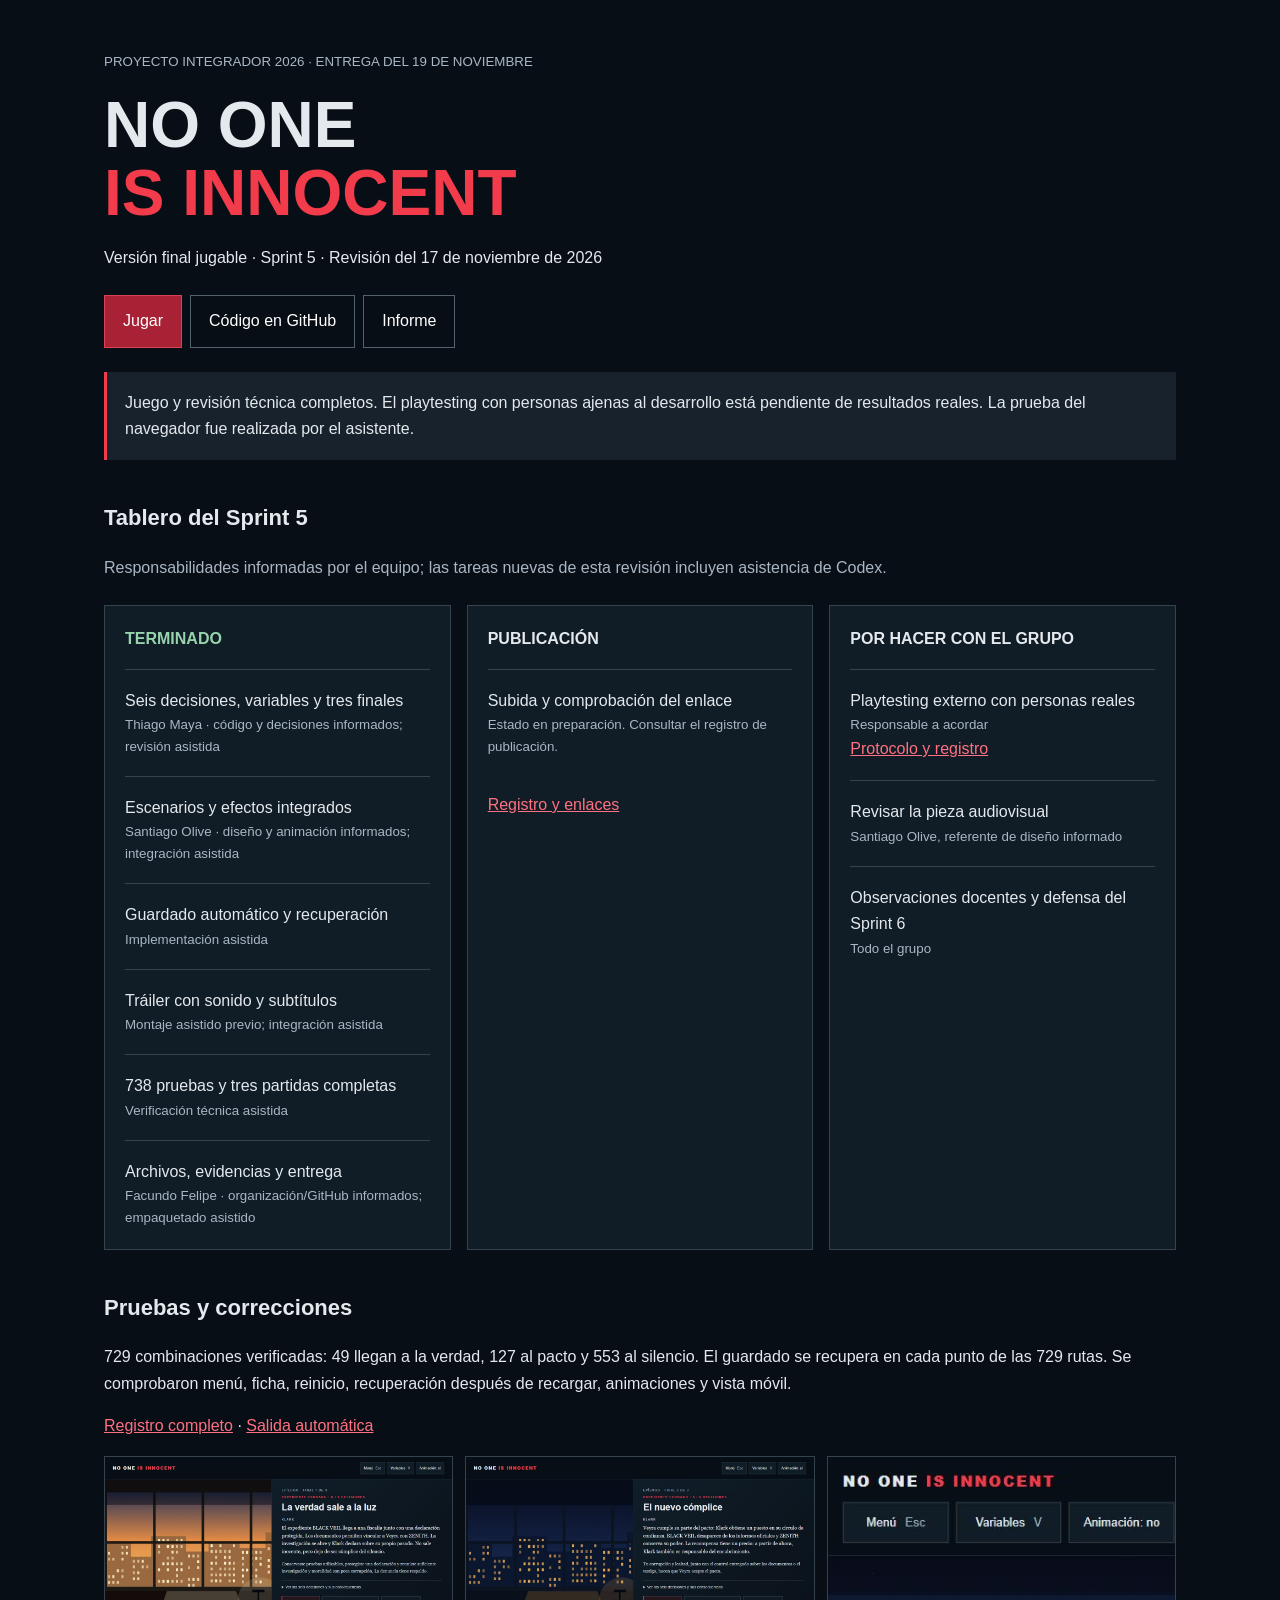
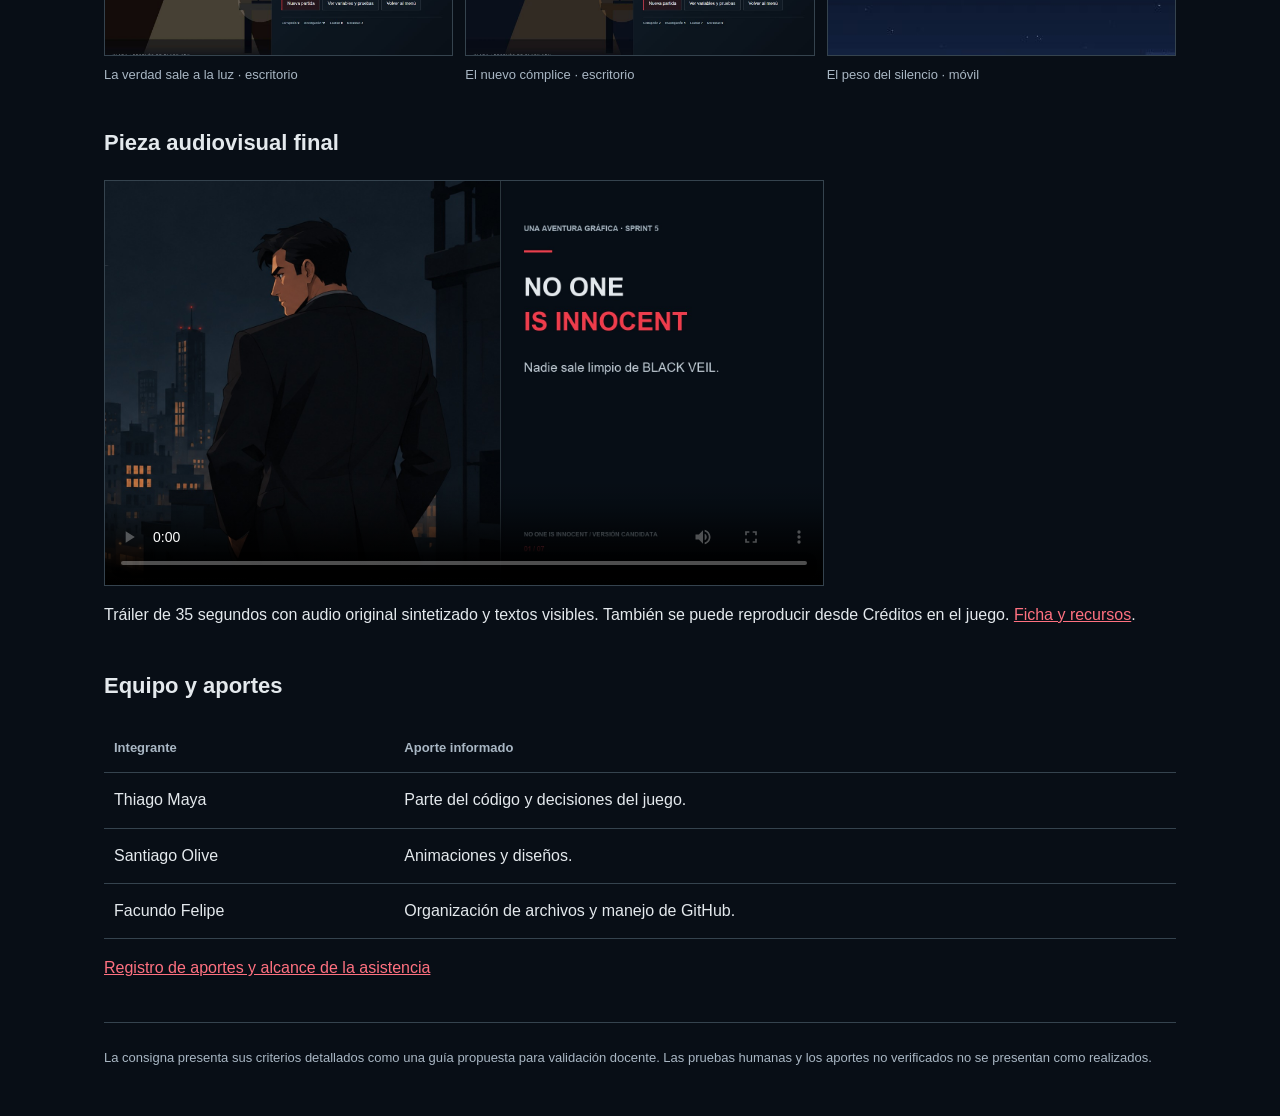
==== entrega/index.html @ 9caca187 "docs: registrar Sprint 5, pruebas, tablero y aportes del equipo" ====
<!doctype html>
<html lang="es"><head><meta charset="utf-8"><meta name="viewport" content="width=device-width,initial-scale=1"><meta name="theme-color" content="#080e16"><title>Sprint 5 · No One Is Innocent</title><style>
*{box-sizing:border-box}body{margin:0;background:#080e16;color:#e4e9ed;font:16px/1.65 Arial,sans-serif}main{max-width:1120px;margin:auto;padding:48px 24px}small,.muted{color:#a9b7c4}h1{font-size:clamp(34px,6vw,64px);line-height:1.05;margin:18px 0}h2{font-size:22px}h3{font-size:16px;margin-top:0}a{color:#ff7180}a:focus-visible{outline:2px solid white;outline-offset:5px}.boton{display:inline-block;padding:12px 18px;margin:8px 8px 8px 0;border:1px solid #53616b;text-decoration:none;color:#fff}.principal{background:#a82134;border-color:#d94255}.grid{display:grid;grid-template-columns:repeat(3,1fr);gap:16px;margin:24px 0}.col{background:#101c26;border:1px solid #35434e;padding:20px}.tarea{border-top:1px solid #35434e;padding:18px 0}.tarea:last-child{padding-bottom:0}.tarea small{display:block}section{margin:40px 0}table{border-collapse:collapse;width:100%}td,th{padding:14px 10px;text-align:left;vertical-align:top;border-bottom:1px solid #35434e}th{color:#a9b7c4;font-size:13px}video{width:min(100%,720px);display:block;background:#101c26;border:1px solid #35434e}.evidencias{display:grid;grid-template-columns:repeat(3,1fr);gap:12px}.evidencias img{width:100%;height:200px;object-fit:cover;object-position:top;border:1px solid #35434e}figure{margin:0}figcaption{font-size:13px;color:#a9b7c4}.nota{padding:18px;border-left:3px solid #f23b4b;background:#18222c}.estado{color:#97d4ad}footer{border-top:1px solid #35434e;padding-top:24px;color:#a9b7c4;font-size:13px}@media(max-width:760px){main{padding:28px 18px}.grid,.evidencias{grid-template-columns:1fr}td,th{padding:10px 6px;font-size:14px}.evidencias img{height:auto}}@media print{body{background:white;color:black}.grid{display:block}.col{background:white;color:black}.boton,video{display:none}a{color:black}section{break-inside:avoid}}
</style></head><body><main>
<small>PROYECTO INTEGRADOR 2026 · ENTREGA DEL 19 DE NOVIEMBRE</small><h1>NO ONE<br><span style="color:#f23b4b">IS INNOCENT</span></h1><p>Versión final jugable · Sprint 5 · Revisión del 17 de noviembre de 2026</p>
<a class="boton principal" href="../index.html">Jugar</a><a class="boton" href="https://github.com/santiagoolive-maker/no-one-is-innocent">Código en GitHub</a><a class="boton" href="../docs/Sprint_5.md">Informe</a>
<p class="nota">Juego y revisión técnica completos. El playtesting con personas ajenas al desarrollo está pendiente de resultados reales. La prueba del navegador fue realizada por el asistente.</p>
<section><h2>Tablero del Sprint 5</h2><p class="muted">Responsabilidades informadas por el equipo; las tareas nuevas de esta revisión incluyen asistencia de Codex.</p><div class="grid">
<div class="col"><h3 class="estado">TERMINADO</h3><div class="tarea">Seis decisiones, variables y tres finales<small>Thiago Maya · código y decisiones informados; revisión asistida</small></div><div class="tarea">Escenarios y efectos integrados<small>Santiago Olive · diseño y animación informados; integración asistida</small></div><div class="tarea">Guardado automático y recuperación<small>Implementación asistida</small></div><div class="tarea">Tráiler con sonido y subtítulos<small>Montaje asistido previo; integración asistida</small></div><div class="tarea">738 pruebas y tres partidas completas<small>Verificación técnica asistida</small></div><div class="tarea">Archivos, evidencias y entrega<small>Facundo Felipe · organización/GitHub informados; empaquetado asistido</small></div></div>
<div class="col"><h3>PUBLICACIÓN</h3><div class="tarea" id="publicacion">Subida y comprobación del enlace<small>Estado en preparación. Consultar el registro de publicación.</small></div><p><a href="../docs/PUBLICACION.md">Registro y enlaces</a></p></div>
<div class="col"><h3>POR HACER CON EL GRUPO</h3><div class="tarea">Playtesting externo con personas reales<small>Responsable a acordar</small><a href="../docs/PLAYTESTING_EXTERNO.md">Protocolo y registro</a></div><div class="tarea">Revisar la pieza audiovisual<small>Santiago Olive, referente de diseño informado</small></div><div class="tarea">Observaciones docentes y defensa del Sprint 6<small>Todo el grupo</small></div></div></div></section>
<section><h2>Pruebas y correcciones</h2><p>729 combinaciones verificadas: 49 llegan a la verdad, 127 al pacto y 553 al silencio. El guardado se recupera en cada punto de las 729 rutas. Se comprobaron menú, ficha, reinicio, recuperación después de recargar, animaciones y vista móvil.</p><p><a href="../docs/PRUEBAS_SPRINT5.md">Registro completo</a> · <a href="../docs/evidencias/sprint-5/pruebas-automaticas.txt">Salida automática</a></p><div class="evidencias"><figure><a href="../docs/evidencias/sprint-5/final-verdad.jpg"><img src="../docs/evidencias/sprint-5/final-verdad.jpg" alt="Final de la verdad con la oficina al amanecer"></a><figcaption>La verdad sale a la luz · escritorio</figcaption></figure><figure><a href="../docs/evidencias/sprint-5/final-complice.jpg"><img src="../docs/evidencias/sprint-5/final-complice.jpg" alt="Final del cómplice en la oficina nocturna"></a><figcaption>El nuevo cómplice · escritorio</figcaption></figure><figure><a href="../docs/evidencias/sprint-5/final-silencio-movil.jpg"><img src="../docs/evidencias/sprint-5/final-silencio-movil.jpg" alt="Final del silencio en pantalla móvil"></a><figcaption>El peso del silencio · móvil</figcaption></figure></div></section>
<section><h2>Pieza audiovisual final</h2><video controls preload="metadata" poster="../public/multimedia/Portada_trailer.jpg"><source src="../public/multimedia/NO_ONE_IS_INNOCENT_Trailer_Sprint5.mp4" type="video/mp4"><track kind="subtitles" src="../public/multimedia/Trailer_Sprint5.vtt" srclang="es" label="Español" default></video><p>Tráiler de 35 segundos con audio original sintetizado y textos visibles. También se puede reproducir desde Créditos en el juego. <a href="../docs/MULTIMEDIA_SPRINT5.md">Ficha y recursos</a>.</p></section>
<section><h2>Equipo y aportes</h2><table><thead><tr><th>Integrante</th><th>Aporte informado</th></tr></thead><tbody><tr><td>Thiago Maya</td><td>Parte del código y decisiones del juego.</td></tr><tr><td>Santiago Olive</td><td>Animaciones y diseños.</td></tr><tr><td>Facundo Felipe</td><td>Organización de archivos y manejo de GitHub.</td></tr></tbody></table><p><a href="../docs/APORTES_SPRINT5.md">Registro de aportes y alcance de la asistencia</a></p></section>
<footer>La consigna presenta sus criterios detallados como una guía propuesta para validación docente. Las pruebas humanas y los aportes no verificados no se presentan como realizados.</footer>
</main></body></html>
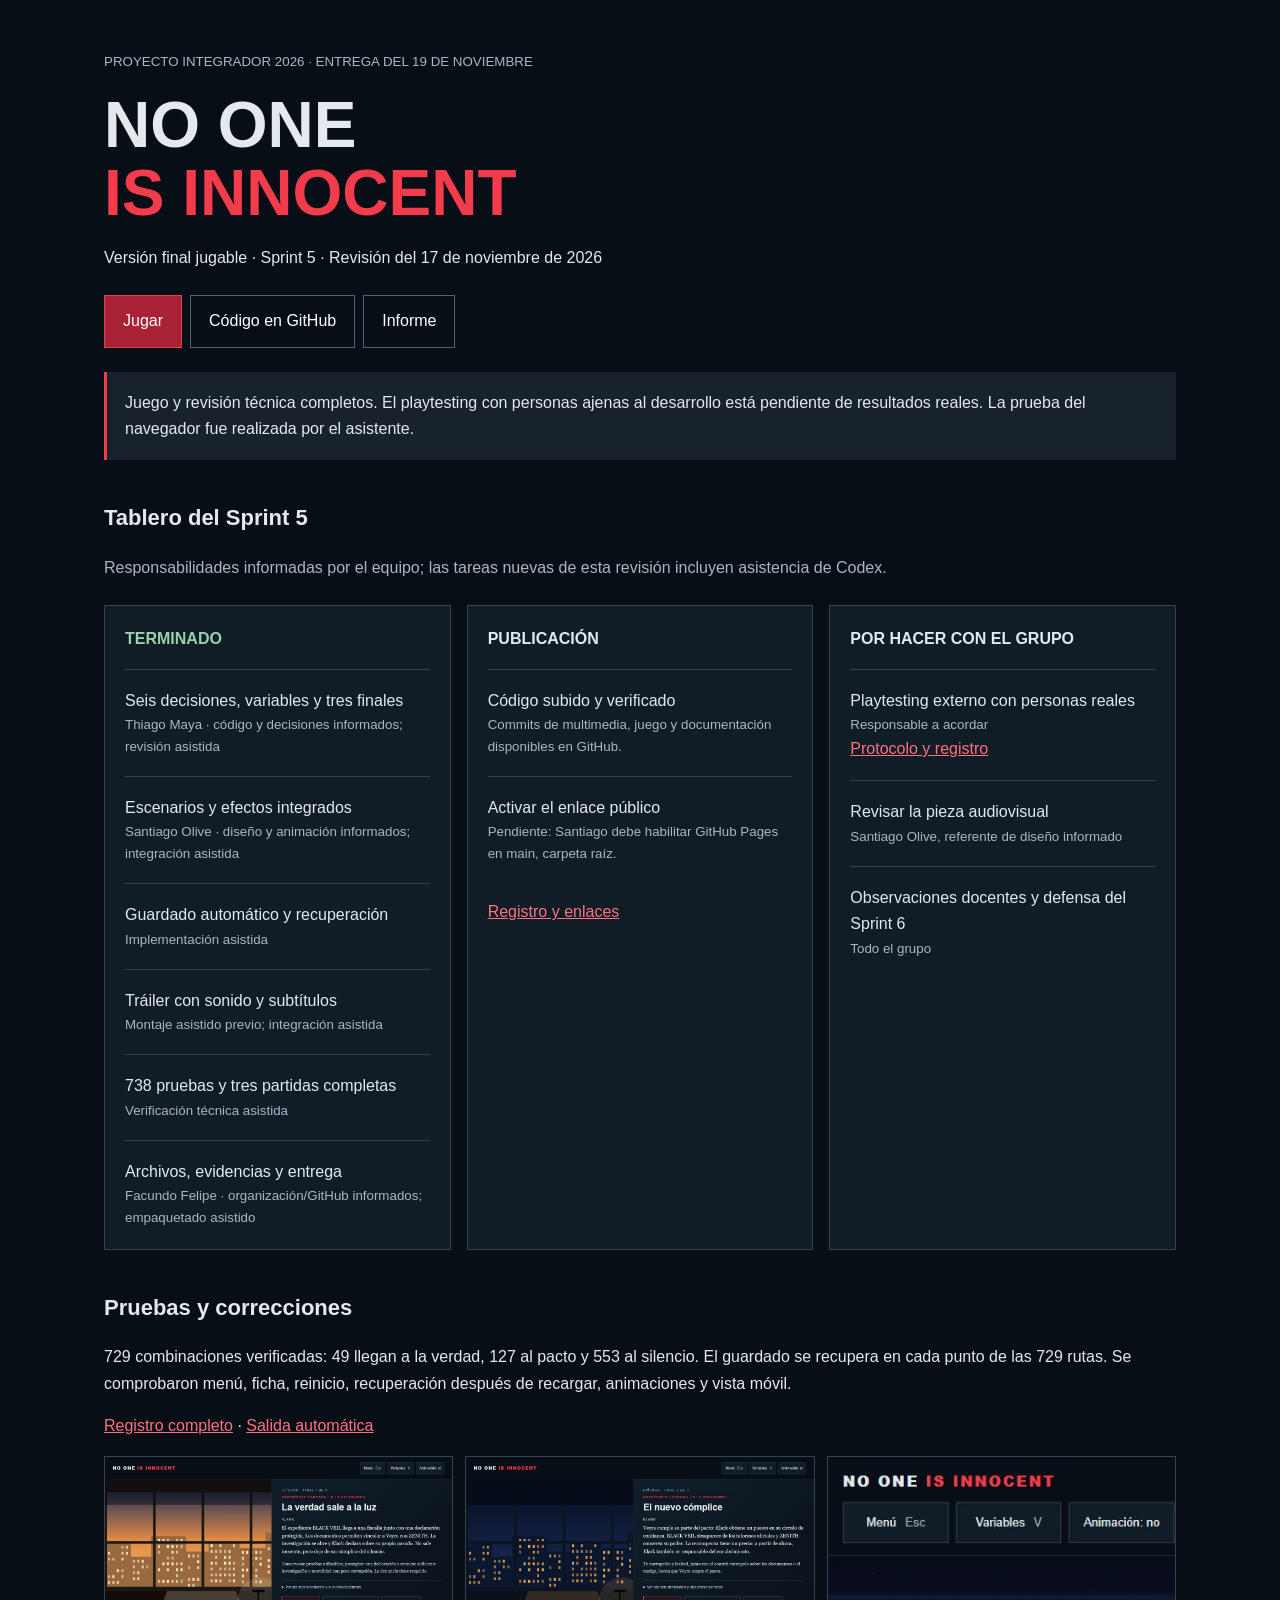
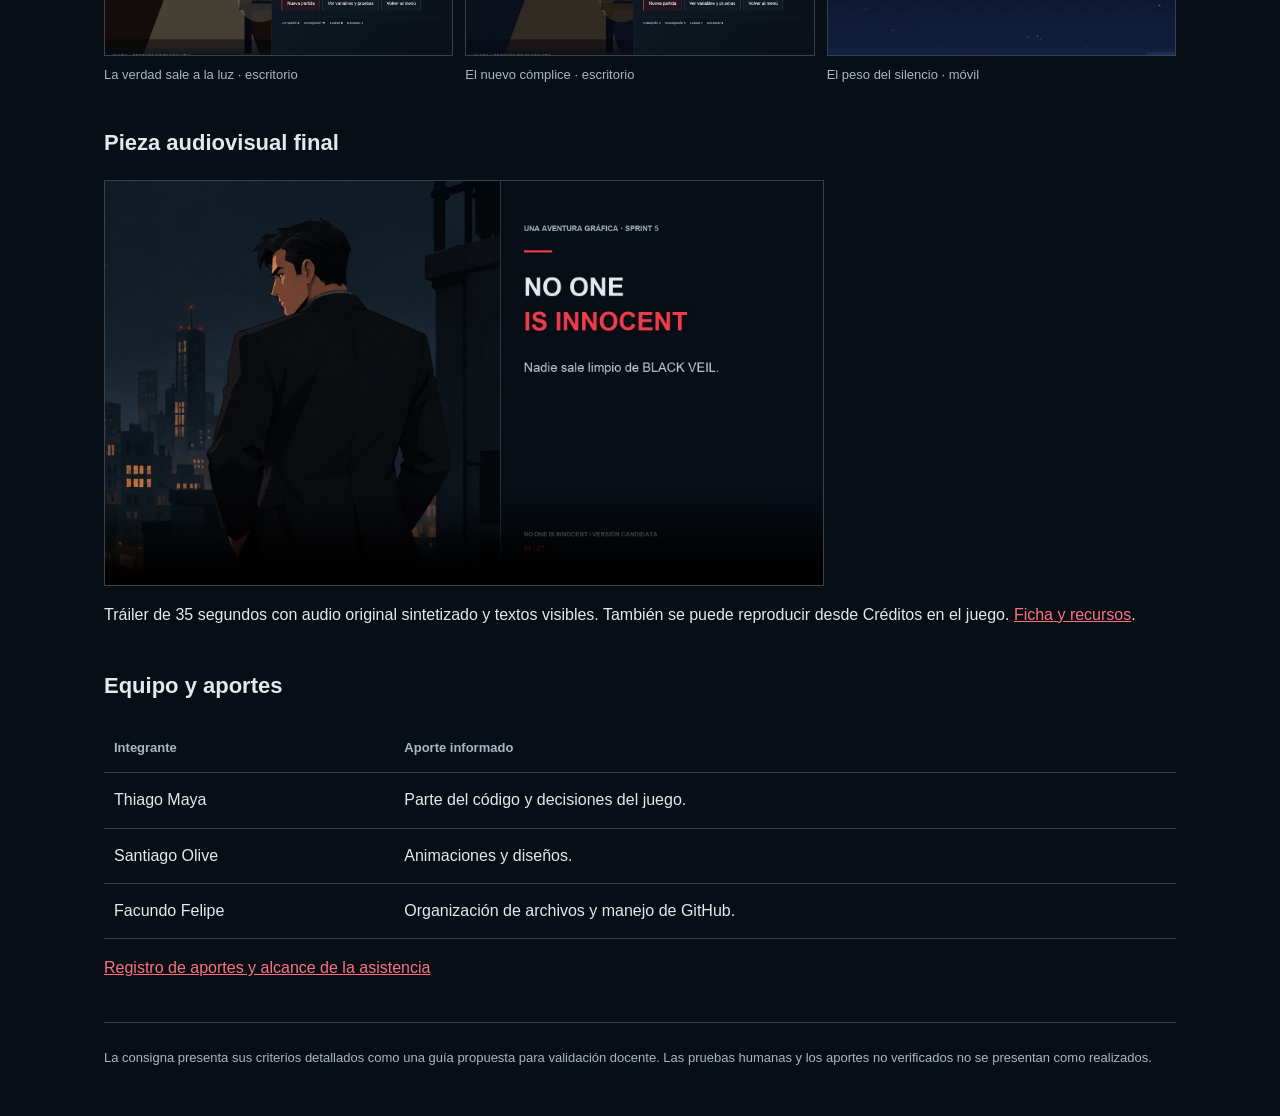
==== commit 474c8903: "docs: confirmar subida y registrar pendientes reales de publicacion" ====
--- a/entrega/index.html
+++ b/entrega/index.html
@@ -7,7 +7,7 @@
 <p class="nota">Juego y revisión técnica completos. El playtesting con personas ajenas al desarrollo está pendiente de resultados reales. La prueba del navegador fue realizada por el asistente.</p>
 <section><h2>Tablero del Sprint 5</h2><p class="muted">Responsabilidades informadas por el equipo; las tareas nuevas de esta revisión incluyen asistencia de Codex.</p><div class="grid">
 <div class="col"><h3 class="estado">TERMINADO</h3><div class="tarea">Seis decisiones, variables y tres finales<small>Thiago Maya · código y decisiones informados; revisión asistida</small></div><div class="tarea">Escenarios y efectos integrados<small>Santiago Olive · diseño y animación informados; integración asistida</small></div><div class="tarea">Guardado automático y recuperación<small>Implementación asistida</small></div><div class="tarea">Tráiler con sonido y subtítulos<small>Montaje asistido previo; integración asistida</small></div><div class="tarea">738 pruebas y tres partidas completas<small>Verificación técnica asistida</small></div><div class="tarea">Archivos, evidencias y entrega<small>Facundo Felipe · organización/GitHub informados; empaquetado asistido</small></div></div>
-<div class="col"><h3>PUBLICACIÓN</h3><div class="tarea" id="publicacion">Subida y comprobación del enlace<small>Estado en preparación. Consultar el registro de publicación.</small></div><p><a href="../docs/PUBLICACION.md">Registro y enlaces</a></p></div>
+<div class="col"><h3>PUBLICACIÓN</h3><div class="tarea" id="publicacion">Código subido y verificado<small>Commits de multimedia, juego y documentación disponibles en GitHub.</small></div><div class="tarea">Activar el enlace público<small>Pendiente: Santiago debe habilitar GitHub Pages en main, carpeta raíz.</small></div><p><a href="../docs/PUBLICACION.md">Registro y enlaces</a></p></div>
 <div class="col"><h3>POR HACER CON EL GRUPO</h3><div class="tarea">Playtesting externo con personas reales<small>Responsable a acordar</small><a href="../docs/PLAYTESTING_EXTERNO.md">Protocolo y registro</a></div><div class="tarea">Revisar la pieza audiovisual<small>Santiago Olive, referente de diseño informado</small></div><div class="tarea">Observaciones docentes y defensa del Sprint 6<small>Todo el grupo</small></div></div></div></section>
 <section><h2>Pruebas y correcciones</h2><p>729 combinaciones verificadas: 49 llegan a la verdad, 127 al pacto y 553 al silencio. El guardado se recupera en cada punto de las 729 rutas. Se comprobaron menú, ficha, reinicio, recuperación después de recargar, animaciones y vista móvil.</p><p><a href="../docs/PRUEBAS_SPRINT5.md">Registro completo</a> · <a href="../docs/evidencias/sprint-5/pruebas-automaticas.txt">Salida automática</a></p><div class="evidencias"><figure><a href="../docs/evidencias/sprint-5/final-verdad.jpg"><img src="../docs/evidencias/sprint-5/final-verdad.jpg" alt="Final de la verdad con la oficina al amanecer"></a><figcaption>La verdad sale a la luz · escritorio</figcaption></figure><figure><a href="../docs/evidencias/sprint-5/final-complice.jpg"><img src="../docs/evidencias/sprint-5/final-complice.jpg" alt="Final del cómplice en la oficina nocturna"></a><figcaption>El nuevo cómplice · escritorio</figcaption></figure><figure><a href="../docs/evidencias/sprint-5/final-silencio-movil.jpg"><img src="../docs/evidencias/sprint-5/final-silencio-movil.jpg" alt="Final del silencio en pantalla móvil"></a><figcaption>El peso del silencio · móvil</figcaption></figure></div></section>
 <section><h2>Pieza audiovisual final</h2><video controls preload="metadata" poster="../public/multimedia/Portada_trailer.jpg"><source src="../public/multimedia/NO_ONE_IS_INNOCENT_Trailer_Sprint5.mp4" type="video/mp4"><track kind="subtitles" src="../public/multimedia/Trailer_Sprint5.vtt" srclang="es" label="Español" default></video><p>Tráiler de 35 segundos con audio original sintetizado y textos visibles. También se puede reproducir desde Créditos en el juego. <a href="../docs/MULTIMEDIA_SPRINT5.md">Ficha y recursos</a>.</p></section>
